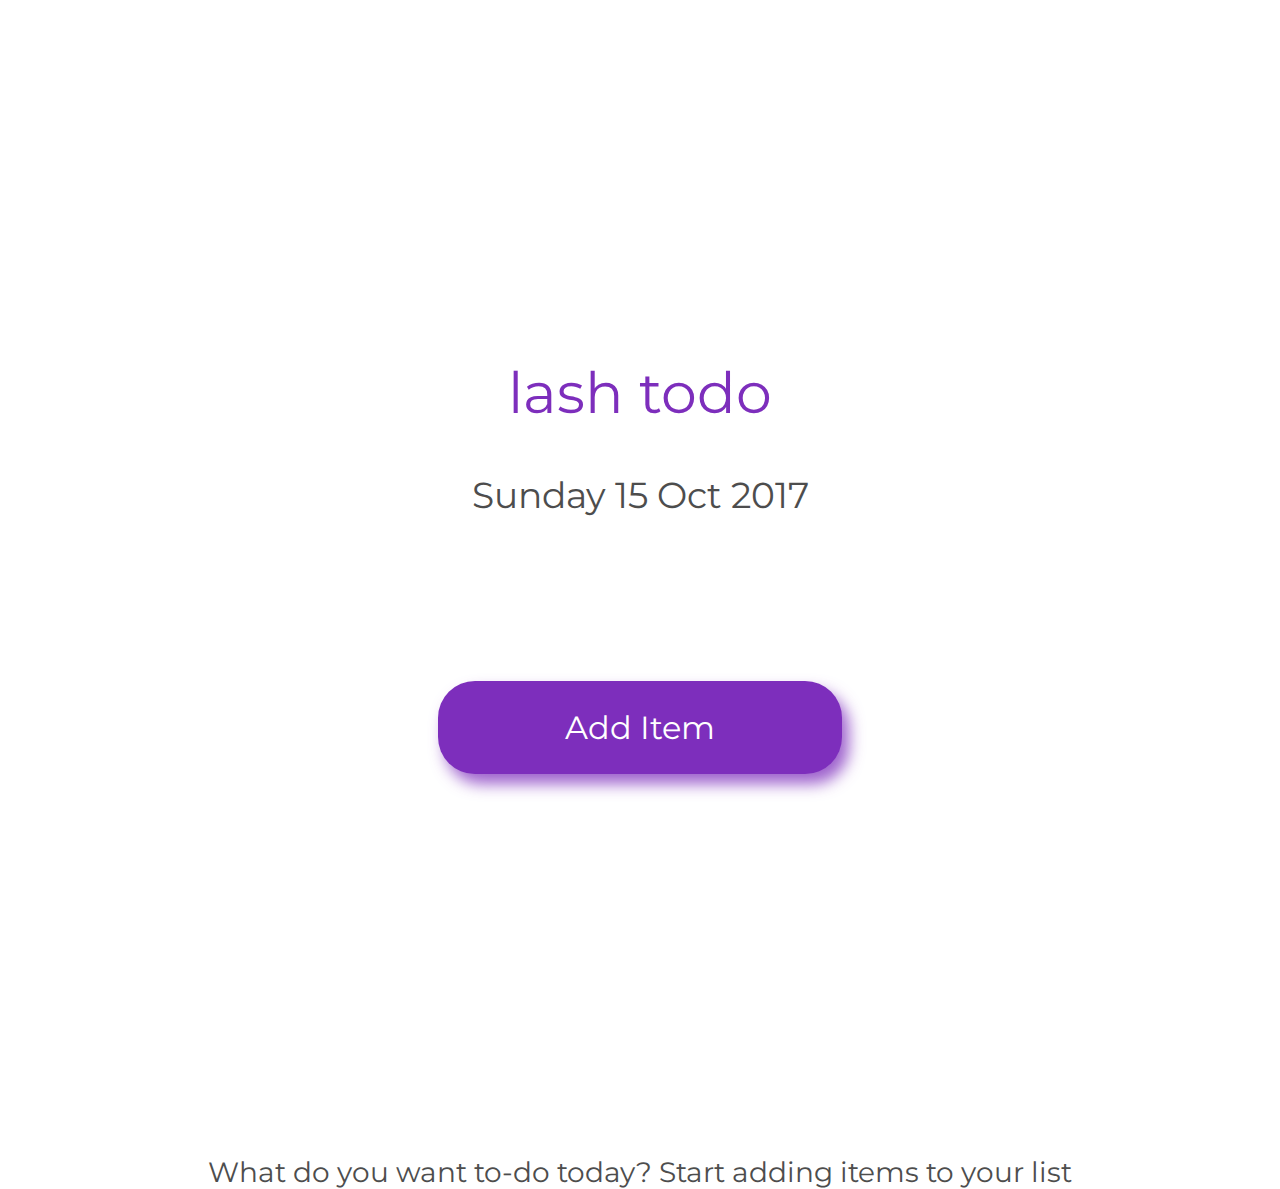
==== index.html @ ba700081 "Add files via upload" ====
<!DOCTYPE html>
<html>
<head>
	<!-- meta tags -->
	<meta charset="UTF-8">
	<meta name="viewport" content="width=device-width, initial-scale=1.0">

	<title>Lash ToDo</title>

	<!-- Stylesheets go here -->
	<link href="assets/css/reset.css" rel="stylesheet" type="text/css">
	<link href="assets/css/style.css" rel="stylesheet" type="text/css">
	

	<!-- Montserrat font -->
	<link href="https://fonts.googleapis.com/css?family=Montserrat:200,300,400,500,700" rel="stylesheet">
</head>
<body>

	<div class="headline">lash todo</div>

	<div class="kickerDate">Sunday 15 Oct 2017</div>

	<div class="addItemBtn">
		<div class="svgBtn"><svg version="1.1" xmlns="http://www.w3.org/2000/svg" xmlns:xlink="http://www.w3.org/1999/xlink" x="0px" y="0px" viewBox="0 0 50 50" enable-background="new 0 0 50 50" xml:space="preserve"><path d="M9.077,25.99h14v14c0,0.553,0.448,1,1,1s1-0.447,1-1v-14h14c0.552,0,1-0.447,1-1s-0.448-1-1-1h-14v-14c0-0.553-0.448-1-1-1
	s-1,0.447-1,1v14h-14c-0.552,0-1,0.447-1,1S8.525,25.99,9.077,25.99z"/></svg>
</div><div class="link"><a href="">Add Item</a></div>
	</div>

	<div class="footerMessage">What do you want to-do today?
Start adding items to your list</div>

	<script src="assets/js/jquery-3.2.1.js"></script>
	<script src="assets/js/mainjs.js"></script>
</body>
</html>
---- assets/css/style.css ----
@charset "UTF-8";

* {
	padding:0;
	margin:0;
}

body {
	font-family: 'Montserrat', sans-serif;
	height: 100vh;
}

.headline {
	font-size: 57px;
	font-weight: 400;
	color: #7D2EBC;
	text-align: center;
	padding: 358px 0 46px 0;
}

.kickerDate {
	font-size: 36px;
	font-weight: 400px;
	color: #4D4D4D;
	text-align: center;
	padding-bottom:164px;
}

.addItemBtn {
	text-align: center;
	font-size: 32px;


}

.svgBtn {
	position: absolute;
	left: 228px;
	padding:12px 0 0 0;
}

svg {
	height: 62px;
	width: 62px;
	display: inline-block;
	fill: #fff;
}

.addItemBtn a {
	font-size: 32px;
	font-weight: 400;
	text-decoration: none;
	color: #fff;


}

.addItemBtn .link {
	border: none;
	border-radius: 37px;
	padding: 27px 127px;
	margin:0 0 381px 0;
	background: #7D2EBC;
	display: inline-block;
	box-shadow: 7px 10px 15px rgba(125,46,188,0.75);
	cursor: pointer;
}

.footerMessage {
	font-size: 28px;
	font-weight: 400;
	text-align: center;
	color: #4D4D4D;
	padding: 0 40px 0 40px;
}
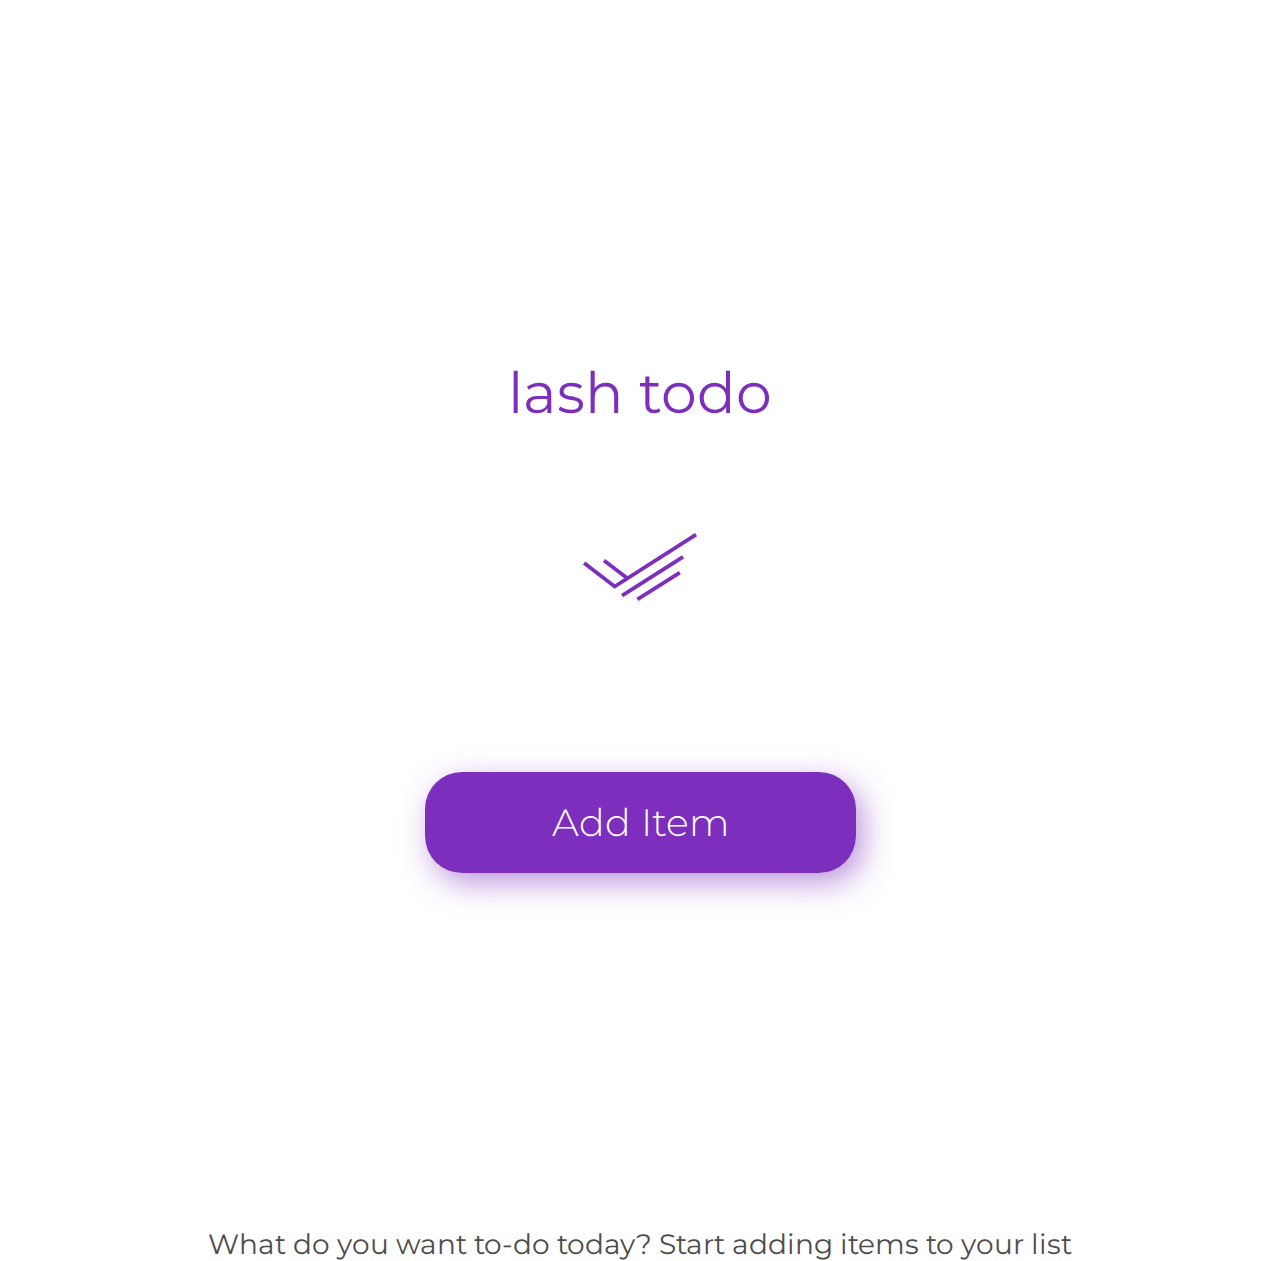
==== commit e645d171: "Add files via upload" ====
--- a/index.html
+++ b/index.html
@@ -11,6 +11,7 @@
 	<!-- Stylesheets go here -->
 	<link href="assets/css/reset.css" rel="stylesheet" type="text/css">
 	<link href="assets/css/style.css" rel="stylesheet" type="text/css">
+	<link href="assets/css/animate.css" rel="stylesheet" type="text/css">
 	
 
 	<!-- Montserrat font -->
@@ -18,14 +19,12 @@
 </head>
 <body>
 
-	<div class="headline">lash todo</div>
+	<div class="headline animated bounceIn">lash todo</div>
 
-	<div class="kickerDate">Sunday 15 Oct 2017</div>
+	<div class="logo animated bounceIn"><svg xmlns="http://www.w3.org/2000/svg" viewBox="0 0 121.29 72.31"><defs><style>.cls-1{fill:none;stroke:#7d2ebc;stroke-miterlimit:10;stroke-width:4px;}</style></defs><title>Logo</title><g data-name="Layer 2"><g data-name="Layer 1"><polyline class="cls-1" points="1.22 31.98 33.67 56.86 120.22 1.69"/><line class="cls-1" x1="41.54" y1="66.58" x2="106.45" y2="25.47"/><line class="cls-1" x1="57.9" y1="70.62" x2="102.98" y2="42.07"/><line class="cls-1" x1="22.31" y1="29.27" x2="47.19" y2="48.24"/></g></g></svg></div>
 
 	<div class="addItemBtn">
-		<div class="svgBtn"><svg version="1.1" xmlns="http://www.w3.org/2000/svg" xmlns:xlink="http://www.w3.org/1999/xlink" x="0px" y="0px" viewBox="0 0 50 50" enable-background="new 0 0 50 50" xml:space="preserve"><path d="M9.077,25.99h14v14c0,0.553,0.448,1,1,1s1-0.447,1-1v-14h14c0.552,0,1-0.447,1-1s-0.448-1-1-1h-14v-14c0-0.553-0.448-1-1-1
-	s-1,0.447-1,1v14h-14c-0.552,0-1,0.447-1,1S8.525,25.99,9.077,25.99z"/></svg>
-</div><div class="link"><a href="">Add Item</a></div>
+		<div class="link animated fadeInUp"><a href="page2.html">Add Item</a></div>
 	</div>
 
 	<div class="footerMessage">What do you want to-do today?
--- a/assets/css/style.css
+++ b/assets/css/style.css
@@ -11,24 +11,43 @@
 }
 
 .headline {
-	font-size: 57px;
+	font-size: 356%;
 	font-weight: 400;
 	color: #7D2EBC;
 	text-align: center;
 	padding: 358px 0 46px 0;
+	-webkit-animation-duration:0.5s;
+	-webkit-animation-delay:0.2s;
+	-webkit-animation-iteration-count:1;
 }
 
-.kickerDate {
-	font-size: 36px;
-	font-weight: 400px;
-	color: #4D4D4D;
+.headline1 {
+	font-size: 356%;
+	font-weight: 400;
+	color: #7D2EBC;
 	text-align: center;
-	padding-bottom:164px;
+	padding: 358px 0 46px 0;
+	-webkit-animation-duration:0.5s;
+	-webkit-animation-delay:0.2s;
+	-webkit-animation-iteration-count:1;
+}
+
+.logo {
+	text-align: center;
+	margin: 60px 0 94px 0;
+	-webkit-animation-duration:0.2s;
+	-webkit-animation-delay:0.1s;
+	-webkit-animation-iteration-count:1;
+}
+
+.logo svg {
+	height: 68px;
+	width: 120px
 }
 
 .addItemBtn {
 	text-align: center;
-	font-size: 32px;
+	font-size: 200%;
 
 
 }
@@ -46,30 +65,91 @@
 	fill: #fff;
 }
 
-.addItemBtn a {
-	font-size: 32px;
-	font-weight: 400;
+.addItemBtn .link a {
+	font-size: 120%;
+	font-weight: 300;
 	text-decoration: none;
 	color: #fff;
-
-
+	border: none;
+	border-radius: 37px;
+	padding: 27px 127px;
+	background: #7D2EBC;
+	box-shadow: 7px 10px 30px rgba(125,46,188,0.50);
 }
 
 .addItemBtn .link {
-	border: none;
+	margin: 100px 0 381px 0;
+	display: inline-block;
+	cursor: pointer;
+	-webkit-animation-duration:1s;
+	-webkit-animation-delay:0.5s;
+	-webkit-animation-iteration-count:1;
+}
+
+.footerMessage {
+	font-size: 175%;
+	font-weight: 400;
+	text-align: center;
+	color: #4D4D4D;
+	padding: 0 40px 0 40px;
+}
+
+.kicker {
+	font-size: 225%;
+	font-weight: 300;
+	color: #4D4D4D;
+	text-align: center;
+	padding:0 0 152px 0;
+	-webkit-animation-duration:1s;
+	-webkit-animation-delay:0.2s;
+	-webkit-animation-iteration-count:1;
+}
+
+.textBox {
+	text-align: center;
+	margin:0 85px 0 85px;
+	outline: none;
+	-webkit-animation-duration:0.2s;
+	-webkit-animation-delay:0.1s;
+	-webkit-animation-iteration-count:1;
+}
+
+input[type="text"] {
+	font-size: 150%;
+	padding:35px 28px;
+	text-indent:1;
+	border: solid 1px #7D2EBC;
+	border-radius: 40px;
+	width: 100%
+}
+
+.addBtnContainer {
+	text-align: center;
+	margin: 152px 0 152px 0;
+}
+
+div#addBtn {
+	color: #fff;
+	font-size: 200%;
+	font-weight: 300;
+	display: inline-block;
+	padding:27px 127px;
+	background:#7D2EBC;
 	border-radius: 37px;
-	padding: 27px 127px;
-	margin:0 0 381px 0;
-	background: #7D2EBC;
-	display: inline-block;
+	text-align: center;
 	box-shadow: 7px 10px 15px rgba(125,46,188,0.75);
 	cursor: pointer;
 }
 
-.footerMessage {
-	font-size: 28px;
-	font-weight: 400;
-	text-align: center;
-	color: #4D4D4D;
-	padding: 0 40px 0 40px;
+/* Media Queries */
+@media only screen and ( max-width: ) {
+
+}
+
+@media only screen and ( max-width: ) {
+	
+}
+
+@media only screen and ( max-width: ) {
+	
 }